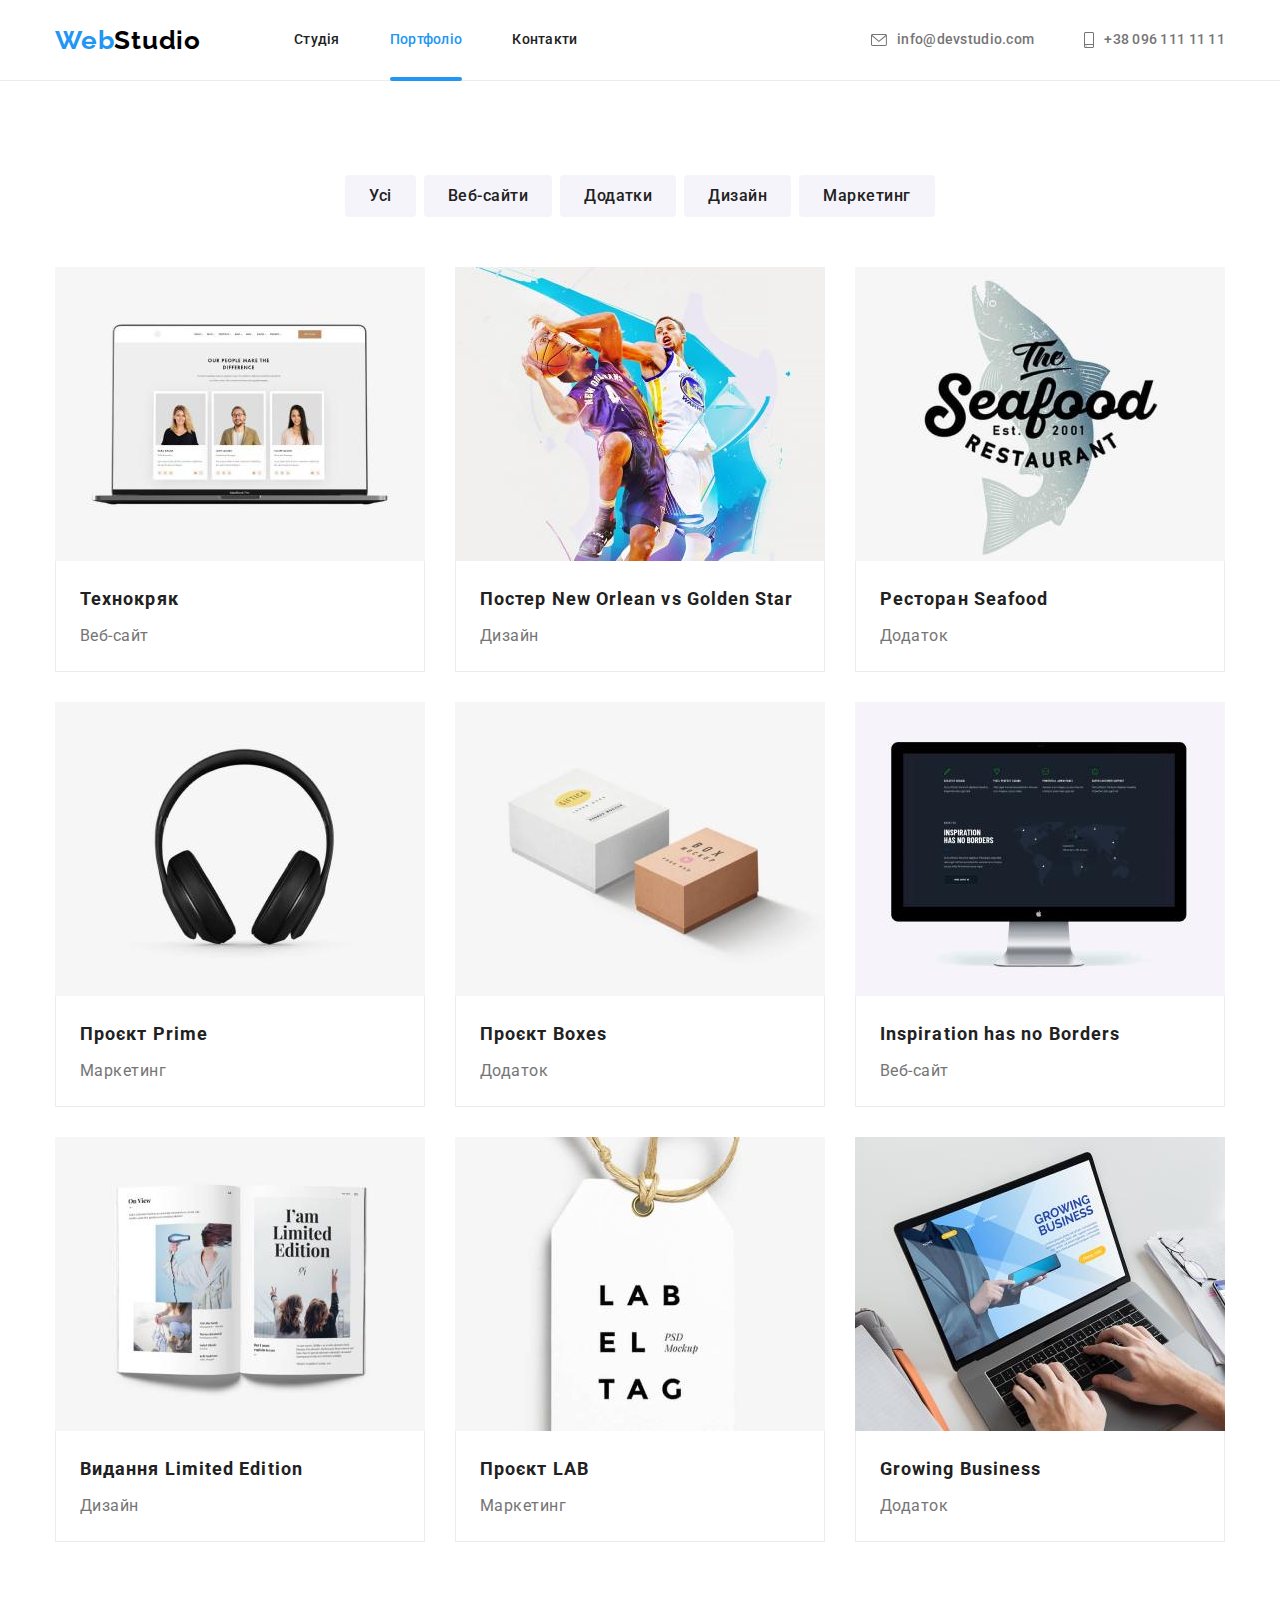
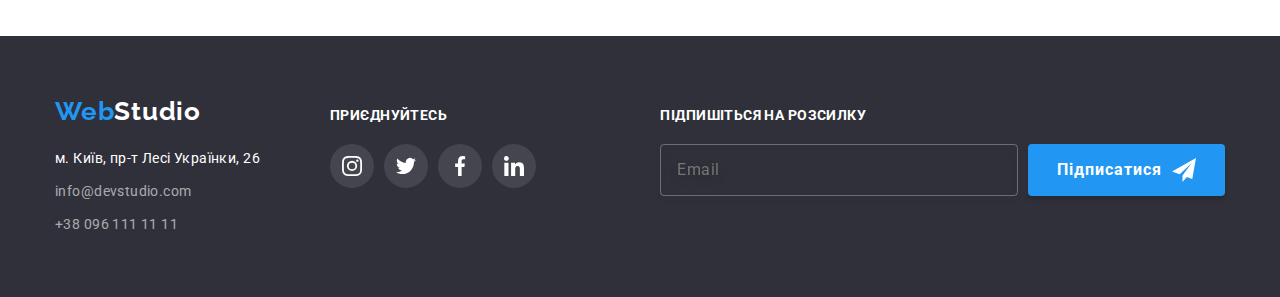
==== portfolio.html @ 789e2e89 "writing scss files" ====
<!DOCTYPE html>
<html lang="en">

<head>
    <meta charset="UTF-8">
    <meta http-equiv="X-UA-Compatible" content="IE=edge">
    <meta name="viewport" content="width=device-width, initial-scale=1.0">
    <title>Portfolio</title>
    <link rel="preconnect" href="https://fonts.googleapis.com">
    <link rel="preconnect" href="https://fonts.gstatic.com" crossorigin>
    <link
        href="https://fonts.googleapis.com/css2?family=Raleway:wght@700&family=Roboto:wght@400;500;700;900&display=swap"
        rel="stylesheet">
    <link rel="stylesheet" href="https://cdn.jsdelivr.net/npm/modern-normalize@1.1.0/modern-normalize.min.css">
    <link rel="stylesheet" href="./css/portfolio.min.css">
</head>

<body>
    <header class="page-header">
        <div class="container page-header-container">
            <nav class="pege-nav">
                <a class=" logo-dark link" href="./index.html"><span class="logo">Web</span>Studio</a>
    
                <ul class="menu list">
                    <li class="menu-item"><a class="menu-nav link" href="./index.html">Студія</a></li>
                    <li class="menu-item"><a class="menu-nav link current" href="./portfolio.html">Портфоліо</a></li>
                    <li class="menu-item"><a class="menu-nav link" href="#contacts">Контакти</a></li>
                </ul>
            </nav>
    
            <ul class="contacts list">
                <li class="contacts-item-header"><a class="contact-mail-address link" href="mailto:info@devstudio.com"><svg
                            aria-label="email contact" class="contact-mail-icon">
                            <use href="./images/icons.svg/symbol-defs.svg#icon-envelope"></use>
                        </svg>info@devstudio.com</a></li>
                <li class="contacts-item-header"><a class="contact-phone-number link" href="tel:+380961111111"><svg
                            aria-label="phone contact" class="contact-phone-icon">
                            <use href="./images/icons.svg/symbol-defs.svg#icon-smartphone"></use>
                        </svg>+38 096 111 11 11</a></li>
            </ul>
        </div>
    </header>

    <main class="page-portfolio-contents">
        <!--Portfolio contents-->
        <section class="portfolio-contents section">
            <div class="container portfolio-container">
                <h2 class="portfolio-title visually-hidden">Портфоліо</h2>
        
                <ul class="portfolio-btn-items list">
                    <li class="btn-item">
                        <button class="selection-btn" type="button">Усі</button>
                    </li>
                    <li class="btn-item">
                        <button class="selection-btn" type="button">Веб-сайти</button>
                    </li>
                    <li class="btn-item">
                        <button class="selection-btn" type="button">Додатки</button>
                    </li>
                    <li class="btn-item">
                        <button class="selection-btn" type="button">Дизайн</button>
                    </li>
                    <li class="btn-item">
                        <button class="selection-btn" type="button">Маркетинг</button>
                    </li>
                </ul>
        
                <h2 class="project-title visually-hidden">Наші проекти</h2>
        
                <ul class="items-job-portfolio list">
                    <li class="item-job-portfolio"><a class="portfolio-link link" href="">
                            <div class="bloc-img"><img class="portfolio-pic" src="./images/portfolio/photo-1.jpg" alt="Сайт Технокряк"
                                    width="370" height="294">
                                <p class="card-info">Ресурс пропонує комплексні пропозиції з різним рівнем функціоналу та сервісів.
                                    Все це дозволить відвідувачу отримати
                                    вичерпні відомості про компанію чи приватну особу.
                                </p>
                            </div>
                            <div class="container-job-portfolio">
                                <h3 class="name-work">Технокряк</h3>
                                <p class="type-work">Веб-сайт</p>
                            </div>
                        </a>
                
                    </li>
                    <li class="item-job-portfolio"><a class="portfolio-link link" href="">
                            <div class="bloc-img"><img class="portfolio-pic" src="./images/portfolio/photo-2.jpg"
                                    alt="Постер New Orlean" width="370" height="294">
                                <p class="card-info">Ресурс пропонує комплексні пропозиції з різним рівнем функціоналу та сервісів.
                                    Все це
                                    дозволить відвідувачу отримати
                                    вичерпні відомості про компанію чи приватну особу.</p>
                            </div>
                
                            <div class="container-job-portfolio">
                                <h3 class="name-work">Постер New Orlean vs Golden Star</h3>
                                <p class="type-work">Дизайн</p>
                            </div>
                        </a>
                
                    </li>
                    <li class="item-job-portfolio"><a class="portfolio-link link" href="">
                            <div class="bloc-img"><img class="portfolio-pic" src="./images/portfolio/photo-3.jpg" alt="Вивіска Seafood"
                                    width="370" height="294">
                                <p class="card-info">Ресурс пропонує комплексні пропозиції з різним рівнем функціоналу та сервісів.
                                    Все це
                                    дозволить відвідувачу отримати
                                    вичерпні відомості про компанію чи приватну особу.</p>
                            </div>
                
                            <div class="container-job-portfolio">
                                <h3 class="name-work">Ресторан Seafood</h3>
                                <p class="type-work">Додаток</p>
                            </div>
                        </a>
                
                    </li>
                    <li class="item-job-portfolio"><a class="portfolio-link link" href="">
                            <div class="bloc-img"><img class="portfolio-pic" src="./images/portfolio/photo-4.jpg" alt="Проєкт Prime"
                                    width="370" height="294">
                                <p class="card-info">Ресурс пропонує комплексні пропозиції з різним рівнем функціоналу та сервісів.
                                    Все це
                                    дозволить відвідувачу отримати
                                    вичерпні відомості про компанію чи приватну особу.</p>
                            </div>
                
                            <div class="container-job-portfolio">
                                <h3 class="name-work">Проєкт Prime</h3>
                                <p class="type-work">Маркетинг</p>
                            </div>
                        </a>
                
                    </li>
                    <li class="item-job-portfolio"><a class="portfolio-link link" href="">
                            <div class="bloc-img"><img class="portfolio-pic" src="./images/portfolio/photo-5.jpg" alt="Проєкт Boxes"
                                    width="370" height="294">
                                <p class="card-info">Ресурс пропонує комплексні пропозиції з різним рівнем функціоналу та сервісів.
                                    Все це
                                    дозволить відвідувачу отримати
                                    вичерпні відомості про компанію чи приватну особу.</p>
                            </div>
                
                            <div class="container-job-portfolio">
                                <h3 class="name-work">Проєкт Boxes</h3>
                                <p class="type-work">Додаток</p>
                            </div>
                        </a>
                
                    </li>
                    <li class="item-job-portfolio"><a class="portfolio-link link" href="">
                            <div class="bloc-img"><img class="portfolio-pic" src="./images/portfolio/photo-6.jpg"
                                    alt="Сайт Inspiration has no Borders" width="370" height="294">
                                <p class="card-info">Ресурс пропонує комплексні пропозиції з різним рівнем функціоналу та сервісів.
                                    Все це
                                    дозволить відвідувачу отримати
                                    вичерпні відомості про компанію чи приватну особу.</p>
                            </div>
                
                            <div class="container-job-portfolio">
                                <h3 class="name-work">Inspiration has no Borders</h3>
                                <p class="type-work">Веб-сайт</p>
                            </div>
                        </a>
                
                
                    </li>
                    <li class="item-job-portfolio"><a class="portfolio-link link" href="">
                            <div class="bloc-img"><img class="portfolio-pic" src="./images/portfolio/photo-7.jpg"
                                    alt="Книга Limited Edition" width="370" height="294">
                                <p class="card-info">Ресурс пропонує комплексні пропозиції з різним рівнем функціоналу та сервісів.
                                    Все це
                                    дозволить відвідувачу отримати
                                    вичерпні відомості про компанію чи приватну особу.</p>
                            </div>
                
                            <div class="container-job-portfolio">
                                <h3 class="name-work">Видання Limited Edition</h3>
                                <p class="type-work">Дизайн</p>
                            </div>
                        </a>
                
                    </li>
                    <li class="item-job-portfolio"><a class="portfolio-link link" href="">
                            <div class="bloc-img"><img class="portfolio-pic" src="./images/portfolio/photo-8.jpg" alt="Проєкт LAB"
                                    width="370" height="294">
                                <p class="card-info">Ресурс пропонує комплексні пропозиції з різним рівнем функціоналу та сервісів.
                                    Все це
                                    дозволить відвідувачу отримати
                                    вичерпні відомості про компанію чи приватну особу.</p>
                            </div>
                
                            <div class="container-job-portfolio">
                                <h3 class="name-work">Проєкт LAB</h3>
                                <p class="type-work">Маркетинг</p>
                            </div>
                        </a>
                
                    </li>
                    <li class="item-job-portfolio"><a class="portfolio-link link" href="">
                            <div class="bloc-img"><img class="portfolio-pic" src="./images/portfolio/photo-9.jpg"
                                    alt="Додаток Проєкт LAB" width="370" height="294">
                                <p class="card-info">Ресурс пропонує комплексні пропозиції з різним рівнем функціоналу та сервісів.
                                    Все це
                                    дозволить відвідувачу отримати
                                    вичерпні відомості про компанію чи приватну особу.</p>
                            </div>
                
                            <div class="container-job-portfolio">
                                <h3 class="name-work">Growing Business</h3>
                                <p class="type-work">Додаток</p>
                            </div>
                        </a>
                
                    </li>
                </ul>
            </div>
        </section>

    </main>

    <!--Footer page-->
    <footer class="footer-page">
    
        <div class="container footer-container">
            <ul class="footer-items list">
                <li class="footer-item">
                    <div class="contact-information">
                        <a class="logo-light link" href="./index.html"><span class="logo">Web</span>Studio</a>
    
                        <address class="contacts-info" id="contacts">
                            <ul class="contacts-items list">
                                <li class="contacts-item"><a class="contacts-address link"
                                        href="https://goo.gl/maps/c3QBVsGcKbap88gd7" target="_blank"
                                        rel="noopener noreferrer nofollow">м. Київ, пр-т Лесі Українки, 26</a></li>
                                <li class="contacts-item"><a class="contacts-mail link"
                                        href="mailto:info@devstudio.com">info@devstudio.com</a></li>
                                <li class="contacts-item"><a class="contacts-phone link" href="tel:+380961111111">+38 096
                                        111 11 11</a>
                                </li>
                            </ul>
                        </address>
                    </div>
                </li>
                <li>
                    <p class="title-social-link">приєднуйтесь</p>
    
                    <ul class="social-link-items list">
                        <li class="social-link-item"><a class="social-link footers-link" href=""><svg lang="en"
                                    aria-label="instagram" class="social-logo">
                                    <use href="./images/icons.svg/symbol-defs.svg#icon-instagram"></use>
                                </svg></a></li>
                        <li class="social-link-item"><a class="social-link footers-link" href=""><svg lang="en"
                                    aria-label="twitter" class="social-logo">
                                    <use href="./images/icons.svg/symbol-defs.svg#icon-twitter"></use>
                                </svg></a></li>
                        <li class="social-link-item"><a class="social-link footers-link" href=""><svg lang="en"
                                    aria-label="facebook" class="social-logo">
                                    <use href="./images/icons.svg/symbol-defs.svg#icon-facebook"></use>
                                </svg></a></li>
                        <li class="social-link-item"><a class="social-link footers-link" href=""><svg lang="en"
                                    aria-label="linkedin" class="social-logo">
                                    <use href="./images/icons.svg/symbol-defs.svg#icon-linkedin"></use>
                                </svg></a></li>
                    </ul>
                </li>
            </ul>
            <div class="subscription">
                <form class="form-footer" name="subscription">
                    <label class="label-footer">
                        <span class="label-footer-text">Підпишіться на розсилку</span>
    
                        <input type="email" class="footer-input" name="user-email" placeholder="Email" required>
                    </label>
                    <button type="submit" class="btn-subscription">Підписатися
                        <svg class="icon-subscription">
                            <use href="./images/icons.svg/symbol-defs.svg#icon-send"></use>
                        </svg>
                    </button>
                </form>
            </div>
        </div>
    
    </footer>

</body>

</html>
---- css/portfolio.min.css ----
:root{--primary-font-text: "Roboto", sans-serif;--secondary-font-text: "Raleway", sans-serif;--logo-color: #2196F3;--border-color: #ECECEC;--logo-color-light-background: #000000;--logo-color-dark-background: #FFFFFF;--primary-color-text: #212121;--secondary-color-text: #757575;--text-color-dark-background: #FFFFFF;--active-color-hover-focus: #2196F3;--active-color-hover-focus-btn: #2196F380;--primary-background-color: #FFFFFF;--secondary-background-color: #2F303A;--hero-background-color: #C4C4C4;--background-color-individual-sections: #F5F4FA;--contacts-color-text: rgba(255, 255, 255, 0.6);--primery-icon-color: #AFB1B8;--background-color-icon-dark: rgba(255, 255, 255, 0.1);--active-bgcolor-block-info: rgba(33, 150, 243, 0.9);--background-color-text-in-img: rgba(47, 48, 58, 0.8);--black-text: #000000;--backdrop-background-color: rgba(0, 0, 0, 0.2);--submit-btn-background-color: #188CE8;--footer-input-color-text: rgba(255, 255, 255, 0.6);--transition-duration-timing-func: 250ms cubic-bezier(0.4, 0, 0.2, 1)}.visually-hidden{position:absolute;white-space:nowrap;width:1px;height:1px;overflow:hidden;border:0;padding:0;clip:rect(0 0 0 0);clip-path:inset(50%);margin:-1px}h1,h2,h3,h4,p{margin-top:0;margin-bottom:0}ul,ol{margin-top:0;margin-bottom:0;padding-left:0}.link{text-decoration:none}.list{list-style:none}img{display:block;max-width:100%;height:auto}body{font-family:var(--primary-font-text);background-color:var(--primary-background-color)}.section{padding-top:94px;padding-bottom:94px}.container{width:1200px;margin-left:auto;margin-right:auto;padding-left:15px;padding-right:15px}.section-title{font-weight:700;font-size:36px;line-height:1.17;text-align:center;letter-spacing:.03em;color:var(--primary-color-text);margin-bottom:50px}.social-link-items{display:flex;justify-content:center;align-items:center;column-gap:10px}.social-link{display:flex;justify-content:center;align-items:center;width:44px;height:44px;border-radius:50%;color:var(--primery-icon-color);transition:color var(--transition-duration-timing-func),background-color var(--transition-duration-timing-func)}.social-logo{width:20px;height:20px;fill:currentColor}.social-link:hover,.social-link:focus{background-color:var(--active-color-hover-focus);color:var(--text-color-dark-background)}.page-header{border-bottom:1px solid var(--border-color)}.page-header-container{display:flex;align-items:center;justify-content:space-between}.pege-nav{display:flex;align-items:center}.logo-dark{margin-right:93px;font-family:var(--secondary-font-text);font-weight:700;font-size:26px;line-height:1.19;letter-spacing:.03em;color:var(--logo-color-light-background)}.logo{color:var(--logo-color)}.menu,.contacts{display:flex}.menu .menu-nav{display:block;padding-top:32px;padding-bottom:32px}.menu-item:not(:last-child),.contacts-item-header:not(:last-child){margin-right:50px}.menu-nav{position:relative;font-weight:500;font-size:14px;line-height:1.14;letter-spacing:.02em;color:var(--primary-color-text);transition:color var(--transition-duration-timing-func)}.menu-nav:hover,.menu-nav:focus{color:var(--active-color-hover-focus)}.menu-nav.current{color:var(--active-color-hover-focus)}.menu-nav.current::after{content:"";position:absolute;left:0;bottom:-1px;display:block;width:100%;height:4px;background-color:var(--active-color-hover-focus);border-radius:2px}.contacts{margin-left:auto}.contact-mail-address,.contact-phone-number{font-weight:500;font-size:14px;line-height:1.14;letter-spacing:.02em;color:var(--secondary-color-text);padding-top:32px;padding-bottom:32px;display:flex;justify-content:center;align-items:center;transition:color var(--transition-duration-timing-func)}.contact-mail-icon,.contact-phone-icon{fill:currentColor;margin-right:10px}.contact-mail-icon{width:16px;height:12px}.contact-phone-icon{width:10px;height:16px}.contact-mail-address:hover,.contact-mail-address:focus,.contact-phone-number:hover,.contact-phone-number:focus{color:var(--active-color-hover-focus)}.portfolio-container{display:flex;flex-direction:column;align-items:center}.portfolio-title,.project-title{font-weight:700;font-size:36px;line-height:1.17;text-align:center;letter-spacing:.03em;color:var(--primary-color-text)}.portfolio-btn-items{display:flex;flex-wrap:wrap;gap:8px;margin-bottom:50px}.selection-btn{font-family:inherit;font-weight:500;font-size:16px;line-height:1.63;text-align:center;letter-spacing:.03em;cursor:pointer;color:var(--primary-color-text);background:var(--background-color-individual-sections);border-radius:4px;border-color:rgba(0,0,0,0);padding:6px 22px;transition:color var(--transition-duration-timing-func),background-color var(--transition-duration-timing-func),box-shadow var(--transition-duration-timing-func)}.selection-btn:hover,.selection-btn:focus{color:var(--text-color-dark-background);background:var(--active-color-hover-focus);box-shadow:0px 3px 1px rgba(0,0,0,.1),0px 1px 2px rgba(0,0,0,.08),0px 2px 2px rgba(0,0,0,.12)}.items-job-portfolio{display:flex;flex-wrap:wrap;gap:30px}.item-job-portfolio{width:370px}.portfolio-link{display:inline-block;text-decoration:none;color:inherit;transition:box-shadow var(--transition-duration-timing-func)}.portfolio-link:hover,.portfolio-link:focus{box-shadow:0px 1px 1px rgba(0,0,0,.12),0px 4px 4px rgba(0,0,0,.06),1px 4px 6px rgba(0,0,0,.16)}.bloc-img{position:relative;overflow:hidden}.card-info{position:absolute;top:0;left:0;overflow:auto;width:100%;height:100%;padding:63px 23px;background-color:var(--active-bgcolor-block-info);transform:translateY(100%);transition:transform var(--transition-duration-timing-func)}.portfolio-link:hover .card-info,.portfolio-link:focus .card-info{transform:translateY(0)}.card-info{font-size:18px;line-height:1.56;letter-spacing:.03em;color:var(--text-color-dark-background)}.container-job-portfolio{border:1px solid var(--border-color);border-top:0px;padding:20px 24px}.name-work{font-weight:700;font-size:18px;line-height:2;letter-spacing:.06em;color:var(--primary-color-text);margin-bottom:4px}.type-work{font-size:16px;line-height:1.88;letter-spacing:.03em;color:var(--secondary-color-text)}.subscription{display:flex;justify-content:end;align-items:center;margin-left:auto}.footer-page{background:var(--secondary-background-color);padding-top:60px;padding-bottom:60px}.footer-container{display:flex;align-items:baseline}.footer-items{display:flex;justify-content:flex-start;align-items:baseline;gap:70px}.contact-information{display:flex;flex-direction:column;align-items:start}.logo-light{font-family:var(--secondary-font-text);font-weight:700;font-size:26px;line-height:1.19;letter-spacing:.03em;color:var(--logo-color-dark-background);margin-bottom:20px}.contacts-items .contacts-item:not(:last-child){margin-bottom:9px}.contacts-item,.contacts-address{font-style:normal;font-size:14px;line-height:1.71;letter-spacing:.03em;color:var(--text-color-dark-background);transition:color var(--transition-duration-timing-func)}.contacts-mail,.contacts-phone{color:var(--contacts-color-text);transition:color var(--transition-duration-timing-func)}.contacts-address:hover,.contacts-address:focus,.contacts-mail:hover,.contacts-mail:focus,.contacts-phone:hover,.contacts-phone:focus{color:var(--active-color-hover-focus)}.title-social-link{font-weight:700;font-size:14px;line-height:1.14;letter-spacing:.03em;text-transform:uppercase;color:var(--text-color-dark-background);margin-bottom:20px}.subscription{display:flex;justify-content:end;align-items:center;margin-left:auto}.footers-link{background-color:var(--background-color-icon-dark);color:var(--text-color-dark-background)}.form-footer{display:flex;align-items:flex-end}.label-footer{display:flex;flex-direction:column}.label-footer-text{display:block;margin-bottom:20px;font-weight:700;font-size:14px;line-height:1.14;letter-spacing:.03em;text-transform:uppercase;color:var(--text-color-dark-background)}.footer-input{width:358px;padding:15px 16px;font-size:16px;line-height:1.25;display:flex;align-items:center;letter-spacing:.03em;color:var(--footer-input-color-text);background-color:rgba(0,0,0,0);border:1px solid rgba(255,255,255,.3);filter:drop-shadow(0px 4px 4px rgba(0, 0, 0, 0.15));border-radius:4px}.btn-subscription{font-weight:700;font-size:16px;line-height:1.88;display:flex;align-items:center;text-align:center;letter-spacing:.06em;padding:10px 28px;margin-left:10px;color:var(--text-color-dark-background);background:var(--active-color-hover-focus);box-shadow:0px 4px 4px rgba(0,0,0,.15);border:1px solid rgba(0,0,0,0);border-radius:4px;cursor:pointer;transition:background-color var(--transition-duration-timing-func)}.icon-subscription{width:24px;height:24px;margin-left:10px;fill:currentColor}.btn-subscription:hover,.btn-subscription:focus{background-color:var(--active-color-hover-focus-btn)}/*# sourceMappingURL=portfolio.min.css.map */
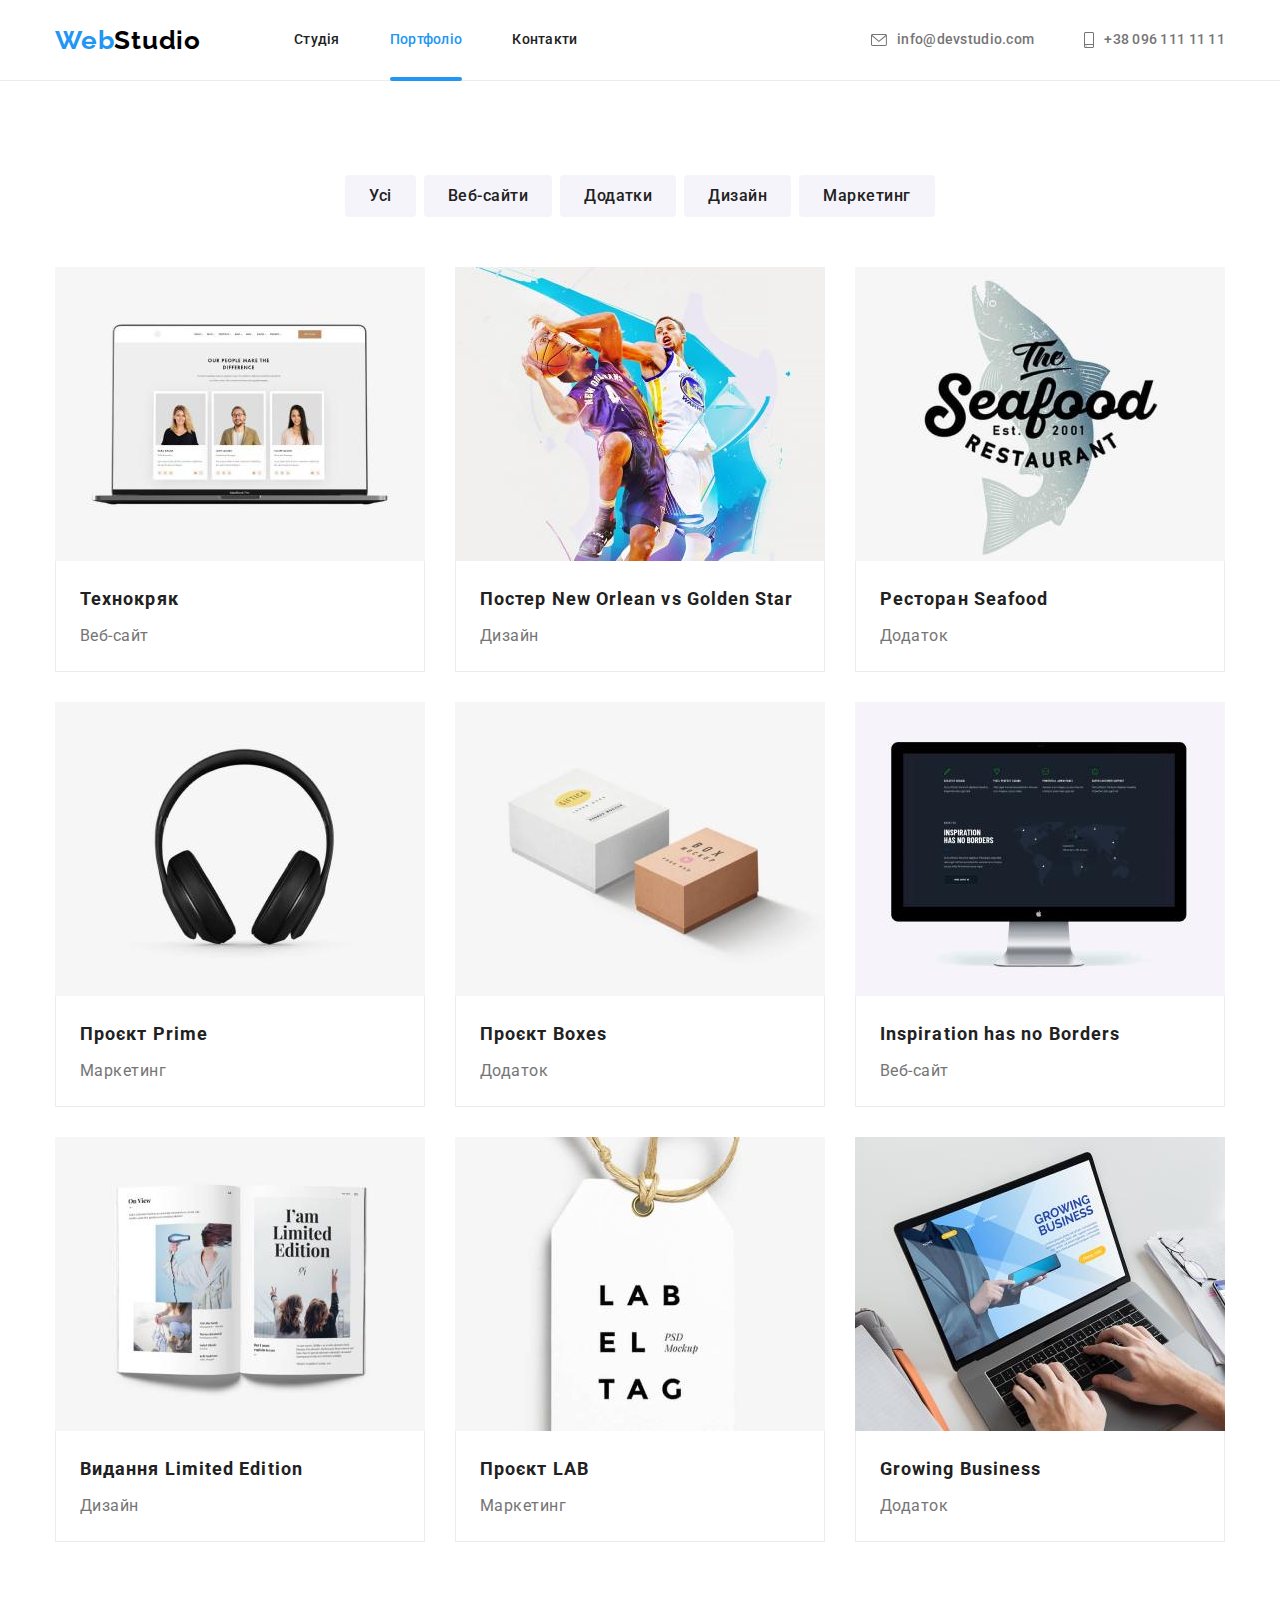
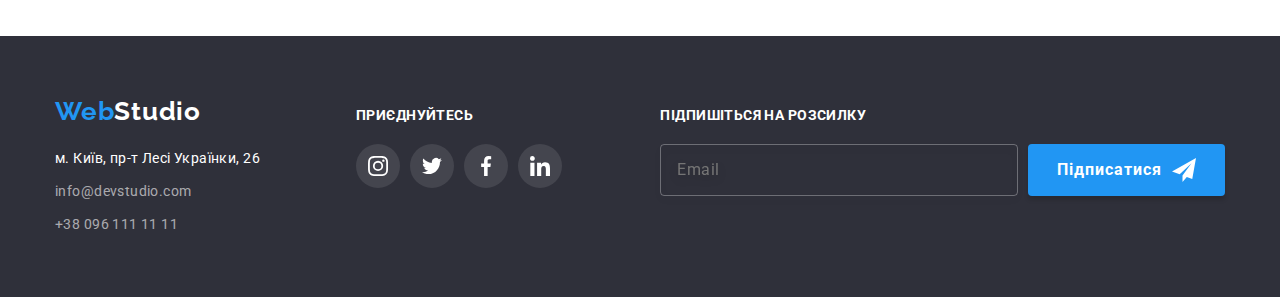
==== commit c06e4c66: "To bring the text to BEM" ====
--- a/portfolio.html
+++ b/portfolio.html
@@ -17,38 +17,38 @@
 
 <body>
     <header class="page-header">
-        <div class="container page-header-container">
-            <nav class="pege-nav">
-                <a class=" logo-dark link" href="./index.html"><span class="logo">Web</span>Studio</a>
-    
-                <ul class="menu list">
-                    <li class="menu-item"><a class="menu-nav link" href="./index.html">Студія</a></li>
-                    <li class="menu-item"><a class="menu-nav link current" href="./portfolio.html">Портфоліо</a></li>
-                    <li class="menu-item"><a class="menu-nav link" href="#contacts">Контакти</a></li>
+        <div class="container container-page-header">
+            <nav class="menu">
+                <a class="logo link" href="./index.html"><span class="logo__style">Web</span>Studio</a>
+    
+                <ul class="menu__items list">
+                    <li class="menu__item"><a class="menu__nav link" href="./index.html">Студія</a></li>
+                    <li class="menu__item"><a class="menu__nav menu__nav--current link" href="./portfolio.html">Портфоліо</a></li>
+                    <li class="menu__item"><a class="menu__nav link" href="#contacts">Контакти</a></li>
                 </ul>
             </nav>
     
-            <ul class="contacts list">
-                <li class="contacts-item-header"><a class="contact-mail-address link" href="mailto:info@devstudio.com"><svg
-                            aria-label="email contact" class="contact-mail-icon">
+            <ul class="menu__items menu__items--end list">
+                <li class="menu__item"><a class="menu__nav menu__nav-contact link" href="mailto:info@devstudio.com"><svg
+                            aria-label="email contact" class="mail-icon">
                             <use href="./images/icons.svg/symbol-defs.svg#icon-envelope"></use>
                         </svg>info@devstudio.com</a></li>
-                <li class="contacts-item-header"><a class="contact-phone-number link" href="tel:+380961111111"><svg
-                            aria-label="phone contact" class="contact-phone-icon">
+                <li class="menu__item"><a class="menu__nav menu__nav-contact link" href="tel:+380961111111"><svg
+                            aria-label="phone contact" class="phone-icon">
                             <use href="./images/icons.svg/symbol-defs.svg#icon-smartphone"></use>
                         </svg>+38 096 111 11 11</a></li>
             </ul>
         </div>
     </header>
 
-    <main class="page-portfolio-contents">
+    <main class="page-portfolio">
         <!--Portfolio contents-->
         <section class="portfolio-contents section">
-            <div class="container portfolio-container">
-                <h2 class="portfolio-title visually-hidden">Портфоліо</h2>
+            <div class="container container-portfolio">
+                <h2 class="page-portfolio__title visually-hidden">Портфоліо</h2>
         
-                <ul class="portfolio-btn-items list">
-                    <li class="btn-item">
+                <ul class="page-portfolio__btn-items list">
+                    <li class="page-portfolio__btn-item">
                         <button class="selection-btn" type="button">Усі</button>
                     </li>
                     <li class="btn-item">
@@ -65,7 +65,7 @@
                     </li>
                 </ul>
         
-                <h2 class="project-title visually-hidden">Наші проекти</h2>
+                <h2 class="page-portfolio__title visually-hidden">Наші проекти</h2>
         
                 <ul class="items-job-portfolio list">
                     <li class="item-job-portfolio"><a class="portfolio-link link" href="">
@@ -219,65 +219,61 @@
     </main>
 
     <!--Footer page-->
-    <footer class="footer-page">
-    
-        <div class="container footer-container">
-            <ul class="footer-items list">
-                <li class="footer-item">
-                    <div class="contact-information">
-                        <a class="logo-light link" href="./index.html"><span class="logo">Web</span>Studio</a>
-    
-                        <address class="contacts-info" id="contacts">
-                            <ul class="contacts-items list">
-                                <li class="contacts-item"><a class="contacts-address link"
-                                        href="https://goo.gl/maps/c3QBVsGcKbap88gd7" target="_blank"
-                                        rel="noopener noreferrer nofollow">м. Київ, пр-т Лесі Українки, 26</a></li>
-                                <li class="contacts-item"><a class="contacts-mail link"
-                                        href="mailto:info@devstudio.com">info@devstudio.com</a></li>
-                                <li class="contacts-item"><a class="contacts-phone link" href="tel:+380961111111">+38 096
-                                        111 11 11</a>
-                                </li>
-                            </ul>
-                        </address>
-                    </div>
-                </li>
-                <li>
-                    <p class="title-social-link">приєднуйтесь</p>
-    
-                    <ul class="social-link-items list">
-                        <li class="social-link-item"><a class="social-link footers-link" href=""><svg lang="en"
-                                    aria-label="instagram" class="social-logo">
-                                    <use href="./images/icons.svg/symbol-defs.svg#icon-instagram"></use>
-                                </svg></a></li>
-                        <li class="social-link-item"><a class="social-link footers-link" href=""><svg lang="en"
-                                    aria-label="twitter" class="social-logo">
-                                    <use href="./images/icons.svg/symbol-defs.svg#icon-twitter"></use>
-                                </svg></a></li>
-                        <li class="social-link-item"><a class="social-link footers-link" href=""><svg lang="en"
-                                    aria-label="facebook" class="social-logo">
-                                    <use href="./images/icons.svg/symbol-defs.svg#icon-facebook"></use>
-                                </svg></a></li>
-                        <li class="social-link-item"><a class="social-link footers-link" href=""><svg lang="en"
-                                    aria-label="linkedin" class="social-logo">
-                                    <use href="./images/icons.svg/symbol-defs.svg#icon-linkedin"></use>
-                                </svg></a></li>
+    <footer class="page-footer">
+    
+        <div class="container page-footer__container">
+            <div class="contact-wrap">
+                <a class="logo logo--footer link" href="./index.html"><span class="logo__style">Web</span>Studio</a>
+    
+                <address class="contacts" id="contacts">
+                    <ul class="page-footer__items list">
+                        <li class="page-footer__item"><a class="page-footer__contact link"
+                                href="https://goo.gl/maps/c3QBVsGcKbap88gd7" target="_blank"
+                                rel="noopener noreferrer nofollow">м. Київ, пр-т Лесі Українки, 26</a></li>
+                        <li class="page-footer__item"><a class="page-footer__contact page-footer__contact--color link"
+                                href="mailto:info@devstudio.com">info@devstudio.com</a></li>
+                        <li class="page-footer__item"><a class="page-footer__contact page-footer__contact--color link"
+                                href="tel:+380961111111">+38
+                                096
+                                111 11 11</a>
+                        </li>
                     </ul>
-                </li>
-            </ul>
-            <div class="subscription">
-                <form class="form-footer" name="subscription">
-                    <label class="label-footer">
-                        <span class="label-footer-text">Підпишіться на розсилку</span>
-    
-                        <input type="email" class="footer-input" name="user-email" placeholder="Email" required>
-                    </label>
-                    <button type="submit" class="btn-subscription">Підписатися
-                        <svg class="icon-subscription">
-                            <use href="./images/icons.svg/symbol-defs.svg#icon-send"></use>
-                        </svg>
-                    </button>
-                </form>
+                </address>
             </div>
+            <div class="social-link-wrapper">
+                <p class="page-footer__text">приєднуйтесь</p>
+    
+                <ul class="social-link-items list">
+                    <li class="social-link-item"><a class="social-link footers-link" href=""><svg lang="en"
+                                aria-label="instagram" class="social-logo">
+                                <use href="./images/icons.svg/symbol-defs.svg#icon-instagram"></use>
+                            </svg></a></li>
+                    <li class="social-link-item"><a class="social-link footers-link" href=""><svg lang="en"
+                                aria-label="twitter" class="social-logo">
+                                <use href="./images/icons.svg/symbol-defs.svg#icon-twitter"></use>
+                            </svg></a></li>
+                    <li class="social-link-item"><a class="social-link footers-link" href=""><svg lang="en"
+                                aria-label="facebook" class="social-logo">
+                                <use href="./images/icons.svg/symbol-defs.svg#icon-facebook"></use>
+                            </svg></a></li>
+                    <li class="social-link-item"><a class="social-link footers-link" href=""><svg lang="en"
+                                aria-label="linkedin" class="social-logo">
+                                <use href="./images/icons.svg/symbol-defs.svg#icon-linkedin"></use>
+                            </svg></a></li>
+                </ul>
+            </div>
+    
+            <form class="page-footer__form" name="subscription">
+                <label class="page-footer__label">
+                    <span class="page-footer__label-text">Підпишіться на розсилку</span>
+                    <input type="email" class="page-footer__input" name="user-email" placeholder="Email" required>
+                </label>
+                <button type="submit" class="btn-subscription">Підписатися
+                    <svg class="icon-subscription">
+                        <use href="./images/icons.svg/symbol-defs.svg#icon-send"></use>
+                    </svg>
+                </button>
+            </form>
         </div>
     
     </footer>
--- a/css/portfolio.min.css
+++ b/css/portfolio.min.css
@@ -1 +1 @@
-:root{--primary-font-text: "Roboto", sans-serif;--secondary-font-text: "Raleway", sans-serif;--logo-color: #2196F3;--border-color: #ECECEC;--logo-color-light-background: #000000;--logo-color-dark-background: #FFFFFF;--primary-color-text: #212121;--secondary-color-text: #757575;--text-color-dark-background: #FFFFFF;--active-color-hover-focus: #2196F3;--active-color-hover-focus-btn: #2196F380;--primary-background-color: #FFFFFF;--secondary-background-color: #2F303A;--hero-background-color: #C4C4C4;--background-color-individual-sections: #F5F4FA;--contacts-color-text: rgba(255, 255, 255, 0.6);--primery-icon-color: #AFB1B8;--background-color-icon-dark: rgba(255, 255, 255, 0.1);--active-bgcolor-block-info: rgba(33, 150, 243, 0.9);--background-color-text-in-img: rgba(47, 48, 58, 0.8);--black-text: #000000;--backdrop-background-color: rgba(0, 0, 0, 0.2);--submit-btn-background-color: #188CE8;--footer-input-color-text: rgba(255, 255, 255, 0.6);--transition-duration-timing-func: 250ms cubic-bezier(0.4, 0, 0.2, 1)}.visually-hidden{position:absolute;white-space:nowrap;width:1px;height:1px;overflow:hidden;border:0;padding:0;clip:rect(0 0 0 0);clip-path:inset(50%);margin:-1px}h1,h2,h3,h4,p{margin-top:0;margin-bottom:0}ul,ol{margin-top:0;margin-bottom:0;padding-left:0}.link{text-decoration:none}.list{list-style:none}img{display:block;max-width:100%;height:auto}body{font-family:var(--primary-font-text);background-color:var(--primary-background-color)}.section{padding-top:94px;padding-bottom:94px}.container{width:1200px;margin-left:auto;margin-right:auto;padding-left:15px;padding-right:15px}.section-title{font-weight:700;font-size:36px;line-height:1.17;text-align:center;letter-spacing:.03em;color:var(--primary-color-text);margin-bottom:50px}.social-link-items{display:flex;justify-content:center;align-items:center;column-gap:10px}.social-link{display:flex;justify-content:center;align-items:center;width:44px;height:44px;border-radius:50%;color:var(--primery-icon-color);transition:color var(--transition-duration-timing-func),background-color var(--transition-duration-timing-func)}.social-logo{width:20px;height:20px;fill:currentColor}.social-link:hover,.social-link:focus{background-color:var(--active-color-hover-focus);color:var(--text-color-dark-background)}.page-header{border-bottom:1px solid var(--border-color)}.page-header-container{display:flex;align-items:center;justify-content:space-between}.pege-nav{display:flex;align-items:center}.logo-dark{margin-right:93px;font-family:var(--secondary-font-text);font-weight:700;font-size:26px;line-height:1.19;letter-spacing:.03em;color:var(--logo-color-light-background)}.logo{color:var(--logo-color)}.menu,.contacts{display:flex}.menu .menu-nav{display:block;padding-top:32px;padding-bottom:32px}.menu-item:not(:last-child),.contacts-item-header:not(:last-child){margin-right:50px}.menu-nav{position:relative;font-weight:500;font-size:14px;line-height:1.14;letter-spacing:.02em;color:var(--primary-color-text);transition:color var(--transition-duration-timing-func)}.menu-nav:hover,.menu-nav:focus{color:var(--active-color-hover-focus)}.menu-nav.current{color:var(--active-color-hover-focus)}.menu-nav.current::after{content:"";position:absolute;left:0;bottom:-1px;display:block;width:100%;height:4px;background-color:var(--active-color-hover-focus);border-radius:2px}.contacts{margin-left:auto}.contact-mail-address,.contact-phone-number{font-weight:500;font-size:14px;line-height:1.14;letter-spacing:.02em;color:var(--secondary-color-text);padding-top:32px;padding-bottom:32px;display:flex;justify-content:center;align-items:center;transition:color var(--transition-duration-timing-func)}.contact-mail-icon,.contact-phone-icon{fill:currentColor;margin-right:10px}.contact-mail-icon{width:16px;height:12px}.contact-phone-icon{width:10px;height:16px}.contact-mail-address:hover,.contact-mail-address:focus,.contact-phone-number:hover,.contact-phone-number:focus{color:var(--active-color-hover-focus)}.portfolio-container{display:flex;flex-direction:column;align-items:center}.portfolio-title,.project-title{font-weight:700;font-size:36px;line-height:1.17;text-align:center;letter-spacing:.03em;color:var(--primary-color-text)}.portfolio-btn-items{display:flex;flex-wrap:wrap;gap:8px;margin-bottom:50px}.selection-btn{font-family:inherit;font-weight:500;font-size:16px;line-height:1.63;text-align:center;letter-spacing:.03em;cursor:pointer;color:var(--primary-color-text);background:var(--background-color-individual-sections);border-radius:4px;border-color:rgba(0,0,0,0);padding:6px 22px;transition:color var(--transition-duration-timing-func),background-color var(--transition-duration-timing-func),box-shadow var(--transition-duration-timing-func)}.selection-btn:hover,.selection-btn:focus{color:var(--text-color-dark-background);background:var(--active-color-hover-focus);box-shadow:0px 3px 1px rgba(0,0,0,.1),0px 1px 2px rgba(0,0,0,.08),0px 2px 2px rgba(0,0,0,.12)}.items-job-portfolio{display:flex;flex-wrap:wrap;gap:30px}.item-job-portfolio{width:370px}.portfolio-link{display:inline-block;text-decoration:none;color:inherit;transition:box-shadow var(--transition-duration-timing-func)}.portfolio-link:hover,.portfolio-link:focus{box-shadow:0px 1px 1px rgba(0,0,0,.12),0px 4px 4px rgba(0,0,0,.06),1px 4px 6px rgba(0,0,0,.16)}.bloc-img{position:relative;overflow:hidden}.card-info{position:absolute;top:0;left:0;overflow:auto;width:100%;height:100%;padding:63px 23px;background-color:var(--active-bgcolor-block-info);transform:translateY(100%);transition:transform var(--transition-duration-timing-func)}.portfolio-link:hover .card-info,.portfolio-link:focus .card-info{transform:translateY(0)}.card-info{font-size:18px;line-height:1.56;letter-spacing:.03em;color:var(--text-color-dark-background)}.container-job-portfolio{border:1px solid var(--border-color);border-top:0px;padding:20px 24px}.name-work{font-weight:700;font-size:18px;line-height:2;letter-spacing:.06em;color:var(--primary-color-text);margin-bottom:4px}.type-work{font-size:16px;line-height:1.88;letter-spacing:.03em;color:var(--secondary-color-text)}.subscription{display:flex;justify-content:end;align-items:center;margin-left:auto}.footer-page{background:var(--secondary-background-color);padding-top:60px;padding-bottom:60px}.footer-container{display:flex;align-items:baseline}.footer-items{display:flex;justify-content:flex-start;align-items:baseline;gap:70px}.contact-information{display:flex;flex-direction:column;align-items:start}.logo-light{font-family:var(--secondary-font-text);font-weight:700;font-size:26px;line-height:1.19;letter-spacing:.03em;color:var(--logo-color-dark-background);margin-bottom:20px}.contacts-items .contacts-item:not(:last-child){margin-bottom:9px}.contacts-item,.contacts-address{font-style:normal;font-size:14px;line-height:1.71;letter-spacing:.03em;color:var(--text-color-dark-background);transition:color var(--transition-duration-timing-func)}.contacts-mail,.contacts-phone{color:var(--contacts-color-text);transition:color var(--transition-duration-timing-func)}.contacts-address:hover,.contacts-address:focus,.contacts-mail:hover,.contacts-mail:focus,.contacts-phone:hover,.contacts-phone:focus{color:var(--active-color-hover-focus)}.title-social-link{font-weight:700;font-size:14px;line-height:1.14;letter-spacing:.03em;text-transform:uppercase;color:var(--text-color-dark-background);margin-bottom:20px}.subscription{display:flex;justify-content:end;align-items:center;margin-left:auto}.footers-link{background-color:var(--background-color-icon-dark);color:var(--text-color-dark-background)}.form-footer{display:flex;align-items:flex-end}.label-footer{display:flex;flex-direction:column}.label-footer-text{display:block;margin-bottom:20px;font-weight:700;font-size:14px;line-height:1.14;letter-spacing:.03em;text-transform:uppercase;color:var(--text-color-dark-background)}.footer-input{width:358px;padding:15px 16px;font-size:16px;line-height:1.25;display:flex;align-items:center;letter-spacing:.03em;color:var(--footer-input-color-text);background-color:rgba(0,0,0,0);border:1px solid rgba(255,255,255,.3);filter:drop-shadow(0px 4px 4px rgba(0, 0, 0, 0.15));border-radius:4px}.btn-subscription{font-weight:700;font-size:16px;line-height:1.88;display:flex;align-items:center;text-align:center;letter-spacing:.06em;padding:10px 28px;margin-left:10px;color:var(--text-color-dark-background);background:var(--active-color-hover-focus);box-shadow:0px 4px 4px rgba(0,0,0,.15);border:1px solid rgba(0,0,0,0);border-radius:4px;cursor:pointer;transition:background-color var(--transition-duration-timing-func)}.icon-subscription{width:24px;height:24px;margin-left:10px;fill:currentColor}.btn-subscription:hover,.btn-subscription:focus{background-color:var(--active-color-hover-focus-btn)}/*# sourceMappingURL=portfolio.min.css.map */+:root{--primary-font-text: "Roboto", sans-serif;--secondary-font-text: "Raleway", sans-serif;--logo-color: #2196F3;--border-color: #ECECEC;--logo-color-light-background: #000000;--logo-color-dark-background: #FFFFFF;--primary-color-text: #212121;--secondary-color-text: #757575;--text-color-dark-background: #FFFFFF;--active-color-hover-focus: #2196F3;--active-color-hover-focus-btn: #2196F380;--primary-background-color: #FFFFFF;--secondary-background-color: #2F303A;--hero-background-color: #C4C4C4;--background-color-individual-sections: #F5F4FA;--contacts-color-text: rgba(255, 255, 255, 0.6);--primery-icon-color: #AFB1B8;--background-color-icon-dark: rgba(255, 255, 255, 0.1);--active-bgcolor-block-info: rgba(33, 150, 243, 0.9);--background-color-text-in-img: rgba(47, 48, 58, 0.8);--black-text: #000000;--backdrop-background-color: rgba(0, 0, 0, 0.2);--submit-btn-background-color: #188CE8;--footer-input-color-text: rgba(255, 255, 255, 0.6);--transition-duration-timing-func: 250ms cubic-bezier(0.4, 0, 0.2, 1)}.btn-subscription,.social-link,.social-link-items{display:flex;align-items:center;justify-content:center}.visually-hidden{position:absolute;white-space:nowrap;width:1px;height:1px;overflow:hidden;border:0;padding:0;clip:rect(0 0 0 0);clip-path:inset(50%);margin:-1px}h1,h2,h3,h4,p{margin-top:0;margin-bottom:0}ul,ol{margin-top:0;margin-bottom:0;padding-left:0}.link{text-decoration:none}.list{list-style:none}img{display:block;max-width:100%;height:auto}body{font-family:var(--primary-font-text);background-color:var(--primary-background-color)}.section{padding-top:94px;padding-bottom:94px}.container{width:1200px;margin-left:auto;margin-right:auto;padding-left:15px;padding-right:15px}.logo{margin-right:93px;font-family:var(--secondary-font-text);font-weight:700;font-size:26px;line-height:1.19;letter-spacing:.03em;color:var(--logo-color-light-background)}.logo__style{color:var(--logo-color)}.section-title{font-weight:700;font-size:36px;line-height:1.17;text-align:center;letter-spacing:.03em;color:var(--primary-color-text);margin-bottom:50px}.social-link-items{column-gap:10px}.social-link{width:44px;height:44px;border-radius:50%;color:var(--primery-icon-color);transition:color var(--transition-duration-timing-func),background-color var(--transition-duration-timing-func)}.social-logo{width:20px;height:20px;fill:currentColor}.social-link:hover,.social-link:focus{background-color:var(--active-color-hover-focus);color:var(--text-color-dark-background)}.page-header{border-bottom:1px solid var(--border-color)}.container-page-header{display:flex;align-items:center;justify-content:space-between}.menu{display:flex;align-items:center}.menu__items{display:flex}.menu__nav{display:block;padding-top:32px;padding-bottom:32px}.menu__item:not(:last-child){margin-right:50px}.menu__nav{position:relative;font-weight:500;font-size:14px;line-height:1.14;letter-spacing:.02em;color:var(--primary-color-text);transition:color var(--transition-duration-timing-func)}.menu__nav:hover,.menu__nav:focus{color:var(--active-color-hover-focus)}.menu__nav--current{color:var(--active-color-hover-focus)}.menu__nav--current::after{content:"";position:absolute;left:0;bottom:-1px;display:block;width:100%;height:4px;background-color:var(--active-color-hover-focus);border-radius:2px}.menu__items--end{margin-left:auto}.menu__nav-contact{color:var(--secondary-color-text);display:flex;justify-content:center;align-items:center}.mail-icon,.phone-icon{fill:currentColor;margin-right:10px}.mail-icon{width:16px;height:12px}.phone-icon{width:10px;height:16px}.container-portfolio{display:flex;flex-direction:column;align-items:center}.page-portfolio__title{font-weight:700;font-size:36px;line-height:1.17;text-align:center;letter-spacing:.03em;color:var(--primary-color-text)}.page-portfolio__btn-items{display:flex;flex-wrap:wrap;gap:8px;margin-bottom:50px}.selection-btn{font-family:inherit;font-weight:500;font-size:16px;line-height:1.63;text-align:center;letter-spacing:.03em;cursor:pointer;color:var(--primary-color-text);background:var(--background-color-individual-sections);border-radius:4px;border-color:rgba(0,0,0,0);padding:6px 22px;transition:color var(--transition-duration-timing-func),background-color var(--transition-duration-timing-func),box-shadow var(--transition-duration-timing-func)}.selection-btn:hover,.selection-btn:focus{color:var(--text-color-dark-background);background:var(--active-color-hover-focus);box-shadow:0px 3px 1px rgba(0,0,0,.1),0px 1px 2px rgba(0,0,0,.08),0px 2px 2px rgba(0,0,0,.12)}.items-job-portfolio{display:flex;flex-wrap:wrap;gap:30px}.item-job-portfolio{width:370px}.portfolio-link{display:inline-block;text-decoration:none;color:inherit;transition:box-shadow var(--transition-duration-timing-func)}.portfolio-link:hover,.portfolio-link:focus{box-shadow:0px 1px 1px rgba(0,0,0,.12),0px 4px 4px rgba(0,0,0,.06),1px 4px 6px rgba(0,0,0,.16)}.bloc-img{position:relative;overflow:hidden}.card-info{position:absolute;top:0;left:0;overflow:auto;width:100%;height:100%;padding:63px 23px;background-color:var(--active-bgcolor-block-info);transform:translateY(100%);transition:transform var(--transition-duration-timing-func)}.portfolio-link:hover .card-info,.portfolio-link:focus .card-info{transform:translateY(0)}.card-info{font-size:18px;line-height:1.56;letter-spacing:.03em;color:var(--text-color-dark-background)}.container-job-portfolio{border:1px solid var(--border-color);border-top:0px;padding:20px 24px}.name-work{font-weight:700;font-size:18px;line-height:2;letter-spacing:.06em;color:var(--primary-color-text);margin-bottom:4px}.type-work{font-size:16px;line-height:1.88;letter-spacing:.03em;color:var(--secondary-color-text)}.subscription{display:flex;justify-content:end;align-items:center;margin-left:auto}.page-footer{background:var(--secondary-background-color);padding-top:60px;padding-bottom:60px}.page-footer__container{display:flex;align-items:baseline}.contact-wrap{display:flex;flex-direction:column;align-items:start;width:231px}.logo--footer{color:var(--logo-color-dark-background);margin-bottom:20px}.page-footer__item:not(:last-child){margin-bottom:9px}.page-footer__contact{font-style:normal;font-size:14px;line-height:1.71;letter-spacing:.03em;color:var(--text-color-dark-background);transition:color var(--transition-duration-timing-func)}.page-footer__contact:hover,.page-footer__contact:focus{color:var(--active-color-hover-focus)}.page-footer__contact--color{color:var(--contacts-color-text);transition:color var(--transition-duration-timing-func)}.social-link-wrapper{margin-left:70px}.page-footer__text{font-weight:700;font-size:14px;line-height:1.14;letter-spacing:.03em;text-transform:uppercase;color:var(--text-color-dark-background);margin-bottom:20px}.footers-link{background-color:var(--background-color-icon-dark);color:var(--text-color-dark-background)}.page-footer__form{display:flex;align-items:flex-end;margin-left:auto}.page-footer__label{display:flex;flex-direction:column}.page-footer__label-text{display:block;margin-bottom:20px;font-weight:700;font-size:14px;line-height:1.14;letter-spacing:.03em;text-transform:uppercase;color:var(--text-color-dark-background)}.page-footer__input{width:358px;padding:15px 16px;font-size:16px;line-height:1.25;display:flex;align-items:center;letter-spacing:.03em;color:var(--footer-input-color-text);background-color:rgba(0,0,0,0);border:1px solid rgba(255,255,255,.3);filter:drop-shadow(0px 4px 4px rgba(0, 0, 0, 0.15));border-radius:4px}.btn-subscription{font-weight:700;font-size:16px;line-height:1.88;letter-spacing:.06em;padding:10px 28px;margin-left:10px;color:var(--text-color-dark-background);background:var(--active-color-hover-focus);box-shadow:0px 4px 4px rgba(0,0,0,.15);border:1px solid rgba(0,0,0,0);border-radius:4px;cursor:pointer;transition:background-color var(--transition-duration-timing-func)}.btn-subscription:hover,.btn-subscription:focus{background-color:var(--active-color-hover-focus-btn)}.icon-subscription{width:24px;height:24px;margin-left:10px;fill:currentColor}/*# sourceMappingURL=portfolio.min.css.map */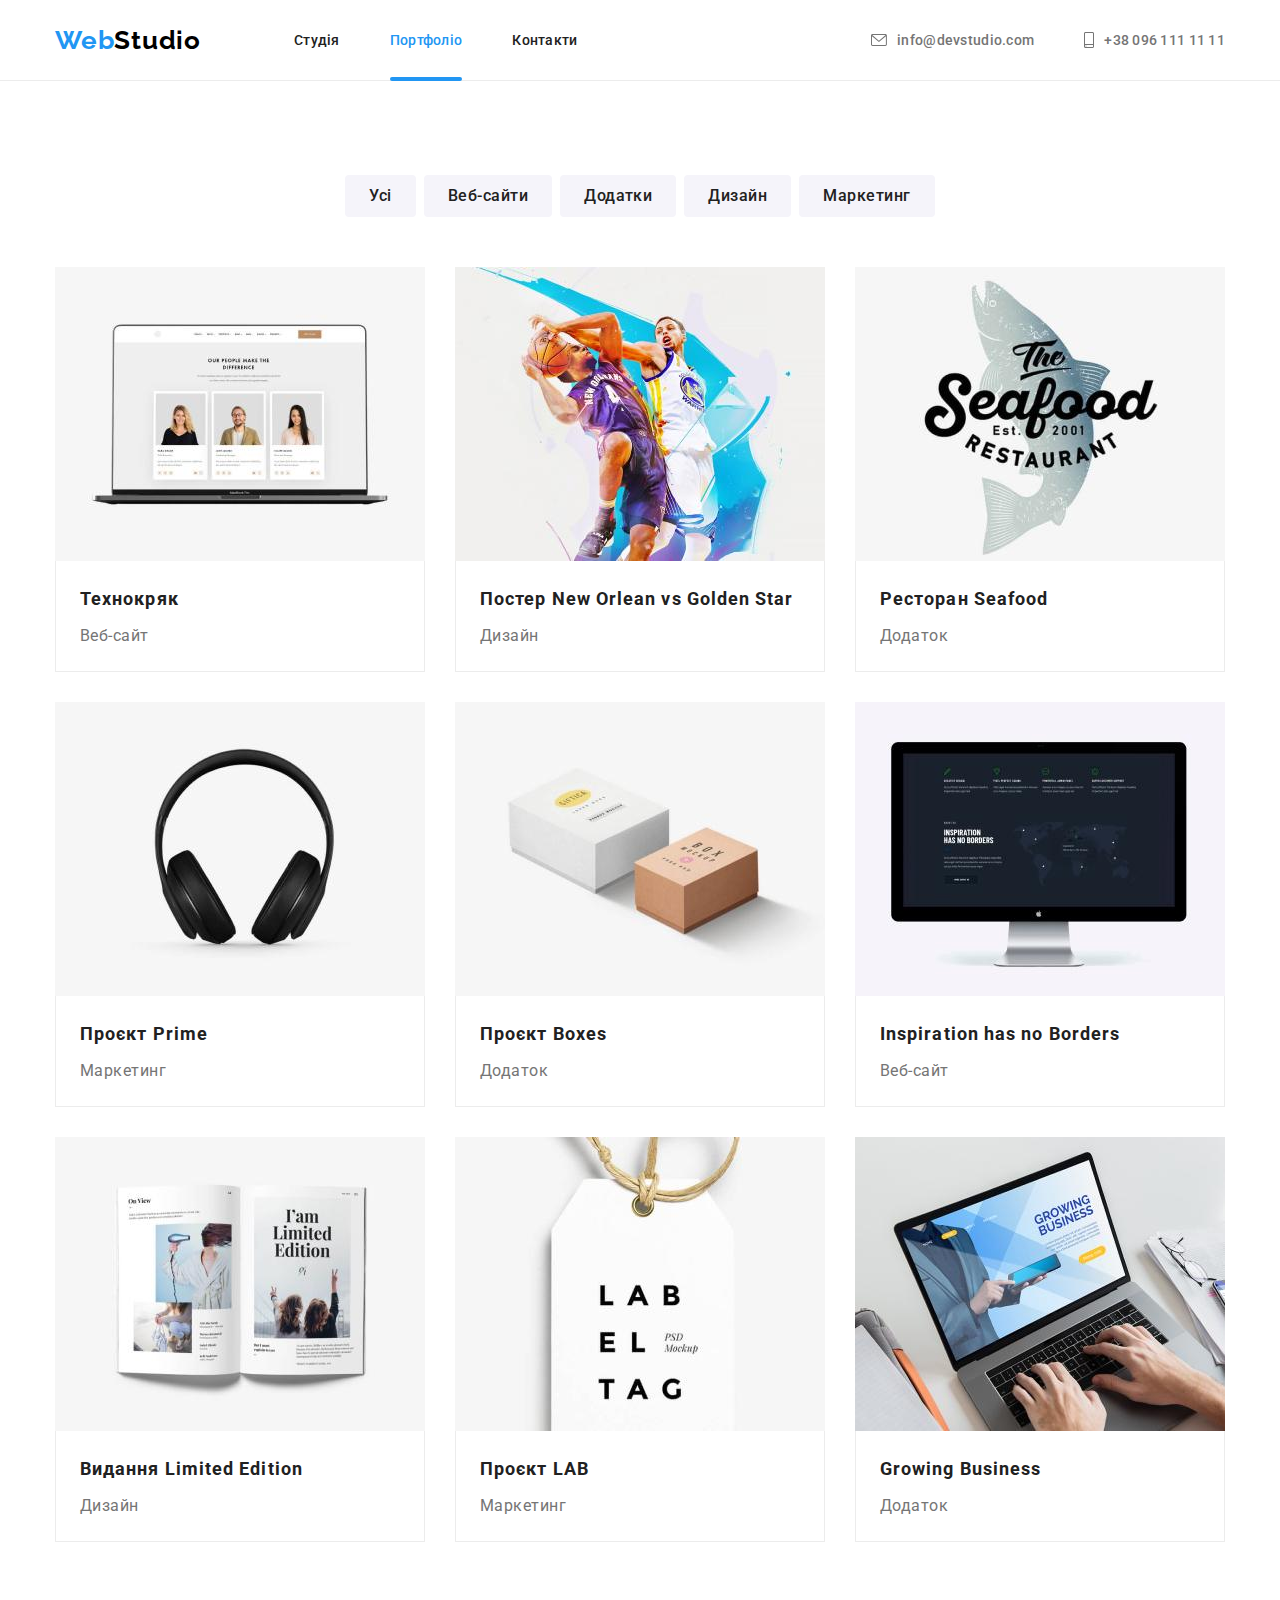
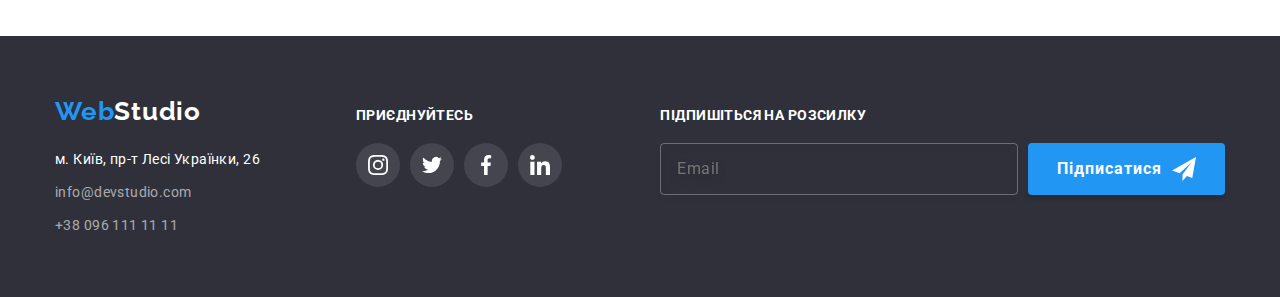
==== commit e06009f2: "fountains homework for review" ====
--- a/portfolio.html
+++ b/portfolio.html
@@ -12,7 +12,7 @@
         href="https://fonts.googleapis.com/css2?family=Raleway:wght@700&family=Roboto:wght@400;500;700;900&display=swap"
         rel="stylesheet">
     <link rel="stylesheet" href="https://cdn.jsdelivr.net/npm/modern-normalize@1.1.0/modern-normalize.min.css">
-    <link rel="stylesheet" href="./css/portfolio.min.css">
+    <link rel="stylesheet" href="./css/main.min.css">
 </head>
 
 <body>
@@ -45,7 +45,7 @@
         <!--Portfolio contents-->
         <section class="portfolio-contents section">
             <div class="container container-portfolio">
-                <h2 class="page-portfolio__title visually-hidden">Портфоліо</h2>
+                <h2 class="section-title visually-hidden">Портфоліо</h2>
         
                 <ul class="page-portfolio__btn-items list">
                     <li class="page-portfolio__btn-item">
@@ -65,149 +65,149 @@
                     </li>
                 </ul>
         
-                <h2 class="page-portfolio__title visually-hidden">Наші проекти</h2>
+                <h2 class="section-title visually-hidden">Наші проекти</h2>
         
-                <ul class="items-job-portfolio list">
-                    <li class="item-job-portfolio"><a class="portfolio-link link" href="">
-                            <div class="bloc-img"><img class="portfolio-pic" src="./images/portfolio/photo-1.jpg" alt="Сайт Технокряк"
-                                    width="370" height="294">
-                                <p class="card-info">Ресурс пропонує комплексні пропозиції з різним рівнем функціоналу та сервісів.
+                <ul class="page-portfolio__items list">
+                    <li class="page-portfolio__item"><a class="page-portfolio__link-work link" href="">
+                            <div class="wrapper-img"><img class="page-portfolio__work-img" src="./images/portfolio/photo-1.jpg" alt="Сайт Технокряк"
+                                    width="370" height="294">
+                                <p class="page-portfolio__work-info">Ресурс пропонує комплексні пропозиції з різним рівнем функціоналу та сервісів.
                                     Все це дозволить відвідувачу отримати
                                     вичерпні відомості про компанію чи приватну особу.
                                 </p>
                             </div>
-                            <div class="container-job-portfolio">
-                                <h3 class="name-work">Технокряк</h3>
-                                <p class="type-work">Веб-сайт</p>
-                            </div>
-                        </a>
-                
-                    </li>
-                    <li class="item-job-portfolio"><a class="portfolio-link link" href="">
-                            <div class="bloc-img"><img class="portfolio-pic" src="./images/portfolio/photo-2.jpg"
+                            <div class="text-wrapper">
+                                <h3 class="page-portfolio__name-work">Технокряк</h3>
+                                <p class="page-portfolio__type-work">Веб-сайт</p>
+                            </div>
+                        </a>
+                
+                    </li>
+                    <li class="page-portfolio__item"><a class="page-portfolio__link-work link" href="">
+                            <div class="wrapper-img"><img class="page-portfolio__work-imgw" src="./images/portfolio/photo-2.jpg"
                                     alt="Постер New Orlean" width="370" height="294">
-                                <p class="card-info">Ресурс пропонує комплексні пропозиції з різним рівнем функціоналу та сервісів.
-                                    Все це
-                                    дозволить відвідувачу отримати
-                                    вичерпні відомості про компанію чи приватну особу.</p>
-                            </div>
-                
-                            <div class="container-job-portfolio">
-                                <h3 class="name-work">Постер New Orlean vs Golden Star</h3>
-                                <p class="type-work">Дизайн</p>
-                            </div>
-                        </a>
-                
-                    </li>
-                    <li class="item-job-portfolio"><a class="portfolio-link link" href="">
-                            <div class="bloc-img"><img class="portfolio-pic" src="./images/portfolio/photo-3.jpg" alt="Вивіска Seafood"
-                                    width="370" height="294">
-                                <p class="card-info">Ресурс пропонує комплексні пропозиції з різним рівнем функціоналу та сервісів.
-                                    Все це
-                                    дозволить відвідувачу отримати
-                                    вичерпні відомості про компанію чи приватну особу.</p>
-                            </div>
-                
-                            <div class="container-job-portfolio">
-                                <h3 class="name-work">Ресторан Seafood</h3>
-                                <p class="type-work">Додаток</p>
-                            </div>
-                        </a>
-                
-                    </li>
-                    <li class="item-job-portfolio"><a class="portfolio-link link" href="">
-                            <div class="bloc-img"><img class="portfolio-pic" src="./images/portfolio/photo-4.jpg" alt="Проєкт Prime"
-                                    width="370" height="294">
-                                <p class="card-info">Ресурс пропонує комплексні пропозиції з різним рівнем функціоналу та сервісів.
-                                    Все це
-                                    дозволить відвідувачу отримати
-                                    вичерпні відомості про компанію чи приватну особу.</p>
-                            </div>
-                
-                            <div class="container-job-portfolio">
-                                <h3 class="name-work">Проєкт Prime</h3>
-                                <p class="type-work">Маркетинг</p>
-                            </div>
-                        </a>
-                
-                    </li>
-                    <li class="item-job-portfolio"><a class="portfolio-link link" href="">
-                            <div class="bloc-img"><img class="portfolio-pic" src="./images/portfolio/photo-5.jpg" alt="Проєкт Boxes"
-                                    width="370" height="294">
-                                <p class="card-info">Ресурс пропонує комплексні пропозиції з різним рівнем функціоналу та сервісів.
-                                    Все це
-                                    дозволить відвідувачу отримати
-                                    вичерпні відомості про компанію чи приватну особу.</p>
-                            </div>
-                
-                            <div class="container-job-portfolio">
-                                <h3 class="name-work">Проєкт Boxes</h3>
-                                <p class="type-work">Додаток</p>
-                            </div>
-                        </a>
-                
-                    </li>
-                    <li class="item-job-portfolio"><a class="portfolio-link link" href="">
-                            <div class="bloc-img"><img class="portfolio-pic" src="./images/portfolio/photo-6.jpg"
+                                <p class="page-portfolio__work-info">Ресурс пропонує комплексні пропозиції з різним рівнем функціоналу та сервісів.
+                                    Все це
+                                    дозволить відвідувачу отримати
+                                    вичерпні відомості про компанію чи приватну особу.</p>
+                            </div>
+                
+                            <div class="text-wrapper">
+                                <h3 class="page-portfolio__name-work">Постер New Orlean vs Golden Star</h3>
+                                <p class="page-portfolio__type-work">Дизайн</p>
+                            </div>
+                        </a>
+                
+                    </li>
+                    <li class="page-portfolio__item"><a class="page-portfolio__link-work link" href="">
+                            <div class="wrapper-img"><img class="page-portfolio__work-img" src="./images/portfolio/photo-3.jpg" alt="Вивіска Seafood"
+                                    width="370" height="294">
+                                <p class="page-portfolio__work-info">Ресурс пропонує комплексні пропозиції з різним рівнем функціоналу та сервісів.
+                                    Все це
+                                    дозволить відвідувачу отримати
+                                    вичерпні відомості про компанію чи приватну особу.</p>
+                            </div>
+                
+                            <div class="text-wrapper">
+                                <h3 class="page-portfolio__name-work">Ресторан Seafood</h3>
+                                <p class="page-portfolio__type-work">Додаток</p>
+                            </div>
+                        </a>
+                
+                    </li>
+                    <li class="page-portfolio__item"><a class="page-portfolio__link-work link" href="">
+                            <div class="wrapper-img"><img class="page-portfolio__work-img" src="./images/portfolio/photo-4.jpg" alt="Проєкт Prime"
+                                    width="370" height="294">
+                                <p class="page-portfolio__work-info">Ресурс пропонує комплексні пропозиції з різним рівнем функціоналу та сервісів.
+                                    Все це
+                                    дозволить відвідувачу отримати
+                                    вичерпні відомості про компанію чи приватну особу.</p>
+                            </div>
+                
+                            <div class="text-wrapper">
+                                <h3 class="page-portfolio__name-work">Проєкт Prime</h3>
+                                <p class="page-portfolio__type-work">Маркетинг</p>
+                            </div>
+                        </a>
+                
+                    </li>
+                    <li class="page-portfolio__item"><a class="page-portfolio__link-work link" href="">
+                            <div class="wrapper-img"><img class="page-portfolio__work-img" src="./images/portfolio/photo-5.jpg" alt="Проєкт Boxes"
+                                    width="370" height="294">
+                                <p class="page-portfolio__work-info">Ресурс пропонує комплексні пропозиції з різним рівнем функціоналу та сервісів.
+                                    Все це
+                                    дозволить відвідувачу отримати
+                                    вичерпні відомості про компанію чи приватну особу.</p>
+                            </div>
+                
+                            <div class="text-wrapper">
+                                <h3 class="page-portfolio__name-work">Проєкт Boxes</h3>
+                                <p class="page-portfolio__type-work">Додаток</p>
+                            </div>
+                        </a>
+                
+                    </li>
+                    <li class="page-portfolio__item"><a class="page-portfolio__link-work link" href="">
+                            <div class="wrapper-img"><img class="page-portfolio__work-img" src="./images/portfolio/photo-6.jpg"
                                     alt="Сайт Inspiration has no Borders" width="370" height="294">
-                                <p class="card-info">Ресурс пропонує комплексні пропозиції з різним рівнем функціоналу та сервісів.
-                                    Все це
-                                    дозволить відвідувачу отримати
-                                    вичерпні відомості про компанію чи приватну особу.</p>
-                            </div>
-                
-                            <div class="container-job-portfolio">
-                                <h3 class="name-work">Inspiration has no Borders</h3>
-                                <p class="type-work">Веб-сайт</p>
-                            </div>
-                        </a>
-                
-                
-                    </li>
-                    <li class="item-job-portfolio"><a class="portfolio-link link" href="">
-                            <div class="bloc-img"><img class="portfolio-pic" src="./images/portfolio/photo-7.jpg"
+                                <p class="page-portfolio__work-info">Ресурс пропонує комплексні пропозиції з різним рівнем функціоналу та сервісів.
+                                    Все це
+                                    дозволить відвідувачу отримати
+                                    вичерпні відомості про компанію чи приватну особу.</p>
+                            </div>
+                
+                            <div class="text-wrapper">
+                                <h3 class="page-portfolio__name-work">Inspiration has no Borders</h3>
+                                <p class="page-portfolio__type-work">Веб-сайт</p>
+                            </div>
+                        </a>
+                
+                
+                    </li>
+                    <li class="page-portfolio__item"><a class="page-portfolio__link-work link" href="">
+                            <div class="wrapper-img"><img class="page-portfolio__work-img" src="./images/portfolio/photo-7.jpg"
                                     alt="Книга Limited Edition" width="370" height="294">
-                                <p class="card-info">Ресурс пропонує комплексні пропозиції з різним рівнем функціоналу та сервісів.
-                                    Все це
-                                    дозволить відвідувачу отримати
-                                    вичерпні відомості про компанію чи приватну особу.</p>
-                            </div>
-                
-                            <div class="container-job-portfolio">
-                                <h3 class="name-work">Видання Limited Edition</h3>
-                                <p class="type-work">Дизайн</p>
-                            </div>
-                        </a>
-                
-                    </li>
-                    <li class="item-job-portfolio"><a class="portfolio-link link" href="">
-                            <div class="bloc-img"><img class="portfolio-pic" src="./images/portfolio/photo-8.jpg" alt="Проєкт LAB"
-                                    width="370" height="294">
-                                <p class="card-info">Ресурс пропонує комплексні пропозиції з різним рівнем функціоналу та сервісів.
-                                    Все це
-                                    дозволить відвідувачу отримати
-                                    вичерпні відомості про компанію чи приватну особу.</p>
-                            </div>
-                
-                            <div class="container-job-portfolio">
-                                <h3 class="name-work">Проєкт LAB</h3>
-                                <p class="type-work">Маркетинг</p>
-                            </div>
-                        </a>
-                
-                    </li>
-                    <li class="item-job-portfolio"><a class="portfolio-link link" href="">
-                            <div class="bloc-img"><img class="portfolio-pic" src="./images/portfolio/photo-9.jpg"
+                                <p class="page-portfolio__work-info">Ресурс пропонує комплексні пропозиції з різним рівнем функціоналу та сервісів.
+                                    Все це
+                                    дозволить відвідувачу отримати
+                                    вичерпні відомості про компанію чи приватну особу.</p>
+                            </div>
+                
+                            <div class="text-wrapper">
+                                <h3 class="page-portfolio__name-work">Видання Limited Edition</h3>
+                                <p class="page-portfolio__type-work">Дизайн</p>
+                            </div>
+                        </a>
+                
+                    </li>
+                    <li class="page-portfolio__item"><a class="page-portfolio__link-work link" href="">
+                            <div class="wrapper-img"><img class="page-portfolio__work-img" src="./images/portfolio/photo-8.jpg" alt="Проєкт LAB"
+                                    width="370" height="294">
+                                <p class="page-portfolio__work-info">Ресурс пропонує комплексні пропозиції з різним рівнем функціоналу та сервісів.
+                                    Все це
+                                    дозволить відвідувачу отримати
+                                    вичерпні відомості про компанію чи приватну особу.</p>
+                            </div>
+                
+                            <div class="text-wrapper">
+                                <h3 class="page-portfolio__name-work">Проєкт LAB</h3>
+                                <p class="page-portfolio__type-work">Маркетинг</p>
+                            </div>
+                        </a>
+                
+                    </li>
+                    <li class="page-portfolio__item"><a class="page-portfolio__link-work link" href="">
+                            <div class="wrapper-img"><img class="page-portfolio__work-img" src="./images/portfolio/photo-9.jpg"
                                     alt="Додаток Проєкт LAB" width="370" height="294">
-                                <p class="card-info">Ресурс пропонує комплексні пропозиції з різним рівнем функціоналу та сервісів.
-                                    Все це
-                                    дозволить відвідувачу отримати
-                                    вичерпні відомості про компанію чи приватну особу.</p>
-                            </div>
-                
-                            <div class="container-job-portfolio">
-                                <h3 class="name-work">Growing Business</h3>
-                                <p class="type-work">Додаток</p>
+                                <p class="page-portfolio__work-info">Ресурс пропонує комплексні пропозиції з різним рівнем функціоналу та сервісів.
+                                    Все це
+                                    дозволить відвідувачу отримати
+                                    вичерпні відомості про компанію чи приватну особу.</p>
+                            </div>
+                
+                            <div class="text-wrapper">
+                                <h3 class="page-portfolio__name-work">Growing Business</h3>
+                                <p class="page-portfolio__type-work">Додаток</p>
                             </div>
                         </a>
                 
--- a/css/main.min.css
+++ b/css/main.min.css
@@ -0,0 +1 @@
+:root{--primary-font-text: "Roboto", sans-serif;--secondary-font-text: "Raleway", sans-serif;--logo-color: #2196F3;--border-color: #ECECEC;--logo-color-light-background: #000000;--logo-color-dark-background: #FFFFFF;--primary-color-text: #212121;--secondary-color-text: #757575;--text-color-dark-background: #FFFFFF;--active-color-hover-focus: #2196F3;--active-color-hover-focus-btn: #2196F380;--primary-background-color: #FFFFFF;--secondary-background-color: #2F303A;--hero-background-color: #C4C4C4;--background-color-individual-sections: #F5F4FA;--contacts-color-text: rgba(255, 255, 255, 0.6);--primery-icon-color: #AFB1B8;--background-color-icon-dark: rgba(255, 255, 255, 0.1);--active-bgcolor-block-info: rgba(33, 150, 243, 0.9);--background-color-text-in-img: rgba(47, 48, 58, 0.8);--black-text: #000000;--backdrop-background-color: rgba(0, 0, 0, 0.2);--submit-btn-background-color: #188CE8;--footer-input-color-text: rgba(255, 255, 255, 0.6);--transition-duration-timing-func: 250ms cubic-bezier(0.4, 0, 0.2, 1)}.btn-subscription,.company-link,.clients__items,.work__name,.icon-container,.modal-window__label-checkbox,.modal-window__btn--close,.social-link,.social-link-items{display:flex;align-items:center;justify-content:center}.visually-hidden{position:absolute;white-space:nowrap;width:1px;height:1px;overflow:hidden;border:0;padding:0;clip:rect(0 0 0 0);clip-path:inset(50%);margin:-1px}h1,h2,h3,h4,p{margin-top:0;margin-bottom:0}ul,ol{margin-top:0;margin-bottom:0;padding-left:0}.link{text-decoration:none}.list{list-style:none}img{display:block;max-width:100%;height:auto}body{font-family:var(--primary-font-text);background-color:var(--primary-background-color)}.section{padding-top:94px;padding-bottom:94px}.container{width:1200px;margin-left:auto;margin-right:auto;padding-left:15px;padding-right:15px}.logo{margin-right:93px;font-family:var(--secondary-font-text);font-weight:700;font-size:26px;line-height:1.1923076923;letter-spacing:.03em;color:var(--logo-color-light-background)}.logo__style{color:var(--logo-color)}.section-title{font-weight:700;font-size:36px;line-height:1.1666666667;text-align:center;letter-spacing:.03em;color:var(--primary-color-text);margin-bottom:50px}.social-link-items{column-gap:10px}.social-link{width:44px;height:44px;border-radius:50%;color:var(--primery-icon-color);transition:color var(--transition-duration-timing-func),background-color var(--transition-duration-timing-func)}.social-logo{width:20px;height:20px;fill:currentColor}.social-link:hover,.social-link:focus{background-color:var(--active-color-hover-focus);color:var(--text-color-dark-background)}.backdrop{position:fixed;z-index:10;top:0;left:0;width:100%;height:100%;background-color:var(--backdrop-background-color);opacity:1;transition:opacity var(--transition-duration-timing-func),visibility var(--transition-duration-timing-func)}.backdrop.is-hidden{visibility:inherit;opacity:0;pointer-events:none}.backdrop.is-hidden .modal-window{transform:translate(-50%, -50%) scale(1.15)}.modal-window{position:absolute;top:50%;left:50%;width:528px;height:581px;padding:40px;background-color:var(--primary-background-color);box-shadow:0px 1px 3px rgba(0,0,0,.12),0px 1px 1px rgba(0,0,0,.14),0px 2px 1px rgba(0,0,0,.2);border-radius:4px;transform:translate(-50%, -50%) scale(1);transition:transform var(--transition-duration-timing-func)}.modal-window__btn--close{position:absolute;top:8px;right:8px;width:30px;height:30px;border-radius:50%;border:1px solid rgba(0,0,0,.1);color:var(--black-text);background-color:rgba(0,0,0,0);cursor:pointer;padding:0;transition:color var(--transition-duration-timing-func)}.modal-window__btn--close:hover,.modal-window__btn--close:focus{color:var(--active-color-hover-focus)}.modal-window__btn-icon{width:18px;height:18px;fill:currentColor}.modal-window__form{display:flex;flex-direction:column}.modal-window__title{font-weight:700;font-size:20px;line-height:1.15;text-align:center;letter-spacing:.03em;margin-bottom:12px;color:var(--primary-color-text)}.modal-window__label{margin-bottom:10px}.modal-window__label-text{display:block;margin-bottom:4px;font-size:12px;line-height:1.1666666667;letter-spacing:.01em;color:var(--secondary-color-text)}.modal-window__input-wrapper{position:relative;display:block}.modal-window__input{width:100%;height:40px;padding-left:42px;border:1px solid rgba(33,33,33,.2);border-radius:4px;transition:border-color var(--transition-duration-timing-func)}.modal-window__input:focus{outline:none;border-color:var(--active-color-hover-focus)}.modal-window__input-icon{position:absolute;top:50%;left:12px;transform:translateY(-50%);width:18px;height:18px;transition:fill var(--transition-duration-timing-func)}.modal-window__input:focus+.modal-window__input-icon{fill:var(--active-color-hover-focus)}.modal-window__label-comment{margin-bottom:20px}.modal-window__textarea{width:100%;height:120px;padding:12px 16px;border:1px solid rgba(33,33,33,.2);border-radius:4px;resize:none;transition:border-color var(--transition-duration-timing-func)}.modal-window__textarea:focus{outline:none;border-color:var(--active-color-hover-focus)}.modal-window__textarea::placeholder{font-size:12px;line-height:1.1666666667;letter-spacing:.01em;color:rgba(117,117,117,.5)}.modal-window__label-checkbox{margin-bottom:30px;font-size:14px;line-height:1.7142857143;letter-spacing:.03em;color:#757575}.modal-window__checkbox{position:absolute;-moz-appearance:none;-webkit-appearance:none;appearance:none}.modal-window__checkbox-icon{width:16px;height:15px;margin-right:7px;border:1px solid var(--black-text);border-radius:3px;cursor:pointer;transition:background-color var(--transition-duration-timing-func),border-color var(--transition-duration-timing-func)}.modal-window__checkbox:checked+.modal-window__checkbox-icon{background-color:var(--active-color-hover-focus);border-color:rgba(0,0,0,0)}.modal-window__checkbox:focus+.modal-window__checkbox-icon{box-shadow:0 0 0 2px rgba(0,0,0,.8)}.modal-window__checkbox-link{text-decoration-line:underline;color:var(--active-color-hover-focus)}.modal-window__submit-btn{font-family:inherit;font-weight:700;font-size:16px;line-height:1.875;display:block;align-items:center;text-align:center;letter-spacing:.06em;cursor:pointer;color:var(--text-color-dark-background);background-color:var(--submit-btn-background-color);border-radius:4px;border-color:rgba(0,0,0,0);margin:0 auto;padding:10px 52px;transition:background-color var(--transition-duration-timing-func),box-shadow var(--transition-duration-timing-func)}.modal-window__submit-btn:hover,.modal-window__submit-btn:focus{box-shadow:0px 4px 4px rgba(0,0,0,.15);border-radius:4px}.page-header{border-bottom:1px solid var(--border-color)}.container-page-header{display:flex;align-items:center;justify-content:space-between}.menu{display:flex;align-items:center}.menu__items{display:flex}.menu__nav{display:block;padding-top:32px;padding-bottom:32px}.menu__item:not(:last-child){margin-right:50px}.menu__nav{position:relative;font-weight:500;font-size:14px;line-height:1.1428571429;letter-spacing:.02em;color:var(--primary-color-text);transition:color var(--transition-duration-timing-func)}.menu__nav:hover,.menu__nav:focus{color:var(--active-color-hover-focus)}.menu__nav--current{color:var(--active-color-hover-focus)}.menu__nav--current::after{content:"";position:absolute;left:0;bottom:-1px;display:block;width:100%;height:4px;background-color:var(--active-color-hover-focus);border-radius:2px}.menu__items--end{margin-left:auto}.menu__nav-contact{color:var(--secondary-color-text);display:flex;justify-content:center;align-items:center}.mail-icon,.phone-icon{fill:currentColor;margin-right:10px}.mail-icon{width:16px;height:12px}.phone-icon{width:10px;height:16px}.section-hero{padding-top:200px;padding-bottom:200px;max-width:1600px;height:600px;margin-left:auto;margin-right:auto;background-color:var(--hero-background-color);background-image:linear-gradient(rgba(47, 48, 58, 0.4), rgba(47, 48, 58, 0.4)),url(../images/background-img/background-hero.jpg);background-repeat:no-repeat;background-position:center;background-size:cover}.hero-title{font-weight:900;font-size:44px;line-height:1.3636363636;text-align:center;letter-spacing:.06em;text-transform:uppercase;color:var(--text-color-dark-background);width:696px;margin-left:auto;margin-right:auto;margin-bottom:30px}.modele-open-btn{font-family:inherit;font-weight:700;font-size:16px;line-height:1.875;display:block;align-items:center;text-align:center;letter-spacing:.06em;cursor:pointer;color:var(--text-color-dark-background);background-color:var(--active-color-hover-focus);border-radius:4px;border-color:rgba(0,0,0,0);margin:0 auto;padding:10px 32px;transition:background-color var(--transition-duration-timing-func),box-shadow var(--transition-duration-timing-func)}.modele-open-btn:hover,.modele-open-btn:focus{background-color:var(--active-color-hover-focus-btn);box-shadow:0px 4px 4px rgba(0,0,0,.15);border-radius:4px}.work-features__items{display:flex;flex-wrap:wrap;gap:30px}.work-features__items .work-features__item{width:270px}.work-features__item .work-features__title{margin-bottom:10px}.icon-container{width:270px;height:120px;margin-bottom:30px;background-color:var(--background-color-individual-sections);border-radius:4px}.features-icon{width:70px;height:70px}.work-features__title{font-weight:700;font-size:14px;line-height:1.1428571429;letter-spacing:.03em;text-transform:uppercase;color:var(--primary-color-text)}.work-features__text{font-size:14px;line-height:1.7142857143;letter-spacing:.03em;color:var(--secondary-color-text)}.work{padding-top:0}.work__items{display:flex;flex-wrap:wrap;gap:30px}.wrapper{position:relative}.work__name{position:absolute;left:0;bottom:0;width:100%;height:70px;background-color:var(--background-color-text-in-img);font-weight:700;font-size:14px;line-height:1.1428571429;text-align:center;letter-spacing:.03em;text-transform:uppercase;color:var(--text-color-dark-background)}.section--gray-bg{background-color:var(--background-color-individual-sections)}.team__items{display:flex;flex-wrap:wrap;gap:30px}.team__item{background:var(--primary-background-color);box-shadow:0px 1px 3px rgba(0,0,0,.12),0px 1px 1px rgba(0,0,0,.14),0px 2px 1px rgba(0,0,0,.2);border-radius:0px 0px 4px 4px}.content-wrapper{display:flex;flex-direction:column;width:270px;padding-top:30px;padding-bottom:30px}.team__name{font-weight:500;font-size:16px;line-height:1.1875;text-align:center;letter-spacing:.03em;color:var(--primary-color-text);margin-bottom:10px}.team__prof{font-size:16px;line-height:1.1875;text-align:center;letter-spacing:.03em;color:var(--secondary-color-text);margin-bottom:16px}.clients__items{gap:30px}.company-link{width:170px;height:92px;border:1px solid var(--primery-icon-color);border-radius:4px;color:var(--primery-icon-color);transition:color var(--transition-duration-timing-func),border-color var(--transition-duration-timing-func)}.company-link:hover,.company-link:focus{color:var(--active-color-hover-focus);border-color:var(--active-color-hover-focus)}.company-icon{width:106px;height:60px;fill:currentColor}.page-footer{background:var(--secondary-background-color);padding-top:60px;padding-bottom:60px}.page-footer__container{display:flex;align-items:baseline}.contact-wrap{display:flex;flex-direction:column;align-items:start;width:231px}.logo--footer{color:var(--logo-color-dark-background);margin-bottom:20px}.page-footer__item:not(:last-child){margin-bottom:9px}.page-footer__contact{font-style:normal;font-size:14px;line-height:1.7142857143;letter-spacing:.03em;color:var(--text-color-dark-background);transition:color var(--transition-duration-timing-func)}.page-footer__contact:hover,.page-footer__contact:focus{color:var(--active-color-hover-focus)}.page-footer__contact--color{color:var(--contacts-color-text);transition:color var(--transition-duration-timing-func)}.social-link-wrapper{margin-left:70px}.page-footer__text{font-weight:700;font-size:14px;line-height:1.1428571429;letter-spacing:.03em;text-transform:uppercase;color:var(--text-color-dark-background);margin-bottom:20px}.footers-link{background-color:var(--background-color-icon-dark);color:var(--text-color-dark-background)}.page-footer__form{display:flex;align-items:flex-end;margin-left:auto}.page-footer__label{display:flex;flex-direction:column}.page-footer__label-text{display:block;margin-bottom:20px;font-weight:700;font-size:14px;line-height:1.1428571429;letter-spacing:.03em;text-transform:uppercase;color:var(--text-color-dark-background)}.page-footer__input{width:358px;padding:15px 16px;font-size:16px;line-height:1.25;display:flex;align-items:center;letter-spacing:.03em;color:var(--footer-input-color-text);background-color:rgba(0,0,0,0);border:1px solid rgba(255,255,255,.3);filter:drop-shadow(0px 4px 4px rgba(0, 0, 0, 0.15));border-radius:4px}.btn-subscription{font-weight:700;font-size:16px;line-height:1.875;letter-spacing:.06em;padding:10px 28px;margin-left:10px;color:var(--text-color-dark-background);background:var(--active-color-hover-focus);box-shadow:0px 4px 4px rgba(0,0,0,.15);border:1px solid rgba(0,0,0,0);border-radius:4px;cursor:pointer;transition:background-color var(--transition-duration-timing-func)}.btn-subscription:hover,.btn-subscription:focus{background-color:var(--active-color-hover-focus-btn)}.icon-subscription{width:24px;height:24px;margin-left:10px;fill:currentColor}.container-portfolio{display:flex;flex-direction:column;align-items:center}.page-portfolio__btn-items{display:flex;flex-wrap:wrap;gap:8px;margin-bottom:50px}.selection-btn{font-family:inherit;font-weight:500;font-size:16px;line-height:1.625;text-align:center;letter-spacing:.03em;cursor:pointer;color:var(--primary-color-text);background:var(--background-color-individual-sections);border-radius:4px;border-color:rgba(0,0,0,0);padding:6px 22px;transition:color var(--transition-duration-timing-func),background-color var(--transition-duration-timing-func),box-shadow var(--transition-duration-timing-func)}.selection-btn:hover,.selection-btn:focus{color:var(--text-color-dark-background);background:var(--active-color-hover-focus);box-shadow:0px 3px 1px rgba(0,0,0,.1),0px 1px 2px rgba(0,0,0,.08),0px 2px 2px rgba(0,0,0,.12)}.page-portfolio__items{display:flex;flex-wrap:wrap;gap:30px}.page-portfolio__item{width:370px}.page-portfolio__link-work{display:inline-block;text-decoration:none;color:inherit;transition:box-shadow var(--transition-duration-timing-func)}.page-portfolio__link-work:hover,.page-portfolio__link-work:focus{box-shadow:0px 1px 1px rgba(0,0,0,.12),0px 4px 4px rgba(0,0,0,.06),1px 4px 6px rgba(0,0,0,.16)}.wrapper-img{position:relative;overflow:hidden}.page-portfolio__work-info{position:absolute;top:0;left:0;overflow:auto;width:100%;height:100%;padding:63px 23px;font-size:18px;line-height:1.5555555556;letter-spacing:.03em;color:var(--text-color-dark-background);background-color:var(--active-bgcolor-block-info);transform:translateY(100%);transition:transform var(--transition-duration-timing-func)}.page-portfolio__link-work:hover .page-portfolio__work-info,.page-portfolio__link-work:focus .page-portfolio__work-info{transform:translateY(0)}.text-wrapper{border:1px solid var(--border-color);border-top:0px;padding:20px 24px}.page-portfolio__name-work{font-weight:700;font-size:18px;line-height:2;letter-spacing:.06em;color:var(--primary-color-text);margin-bottom:4px}.page-portfolio__type-work{font-size:16px;line-height:1.875;letter-spacing:.03em;color:var(--secondary-color-text)}.subscription{display:flex;justify-content:end;align-items:center;margin-left:auto}/*# sourceMappingURL=main.min.css.map */